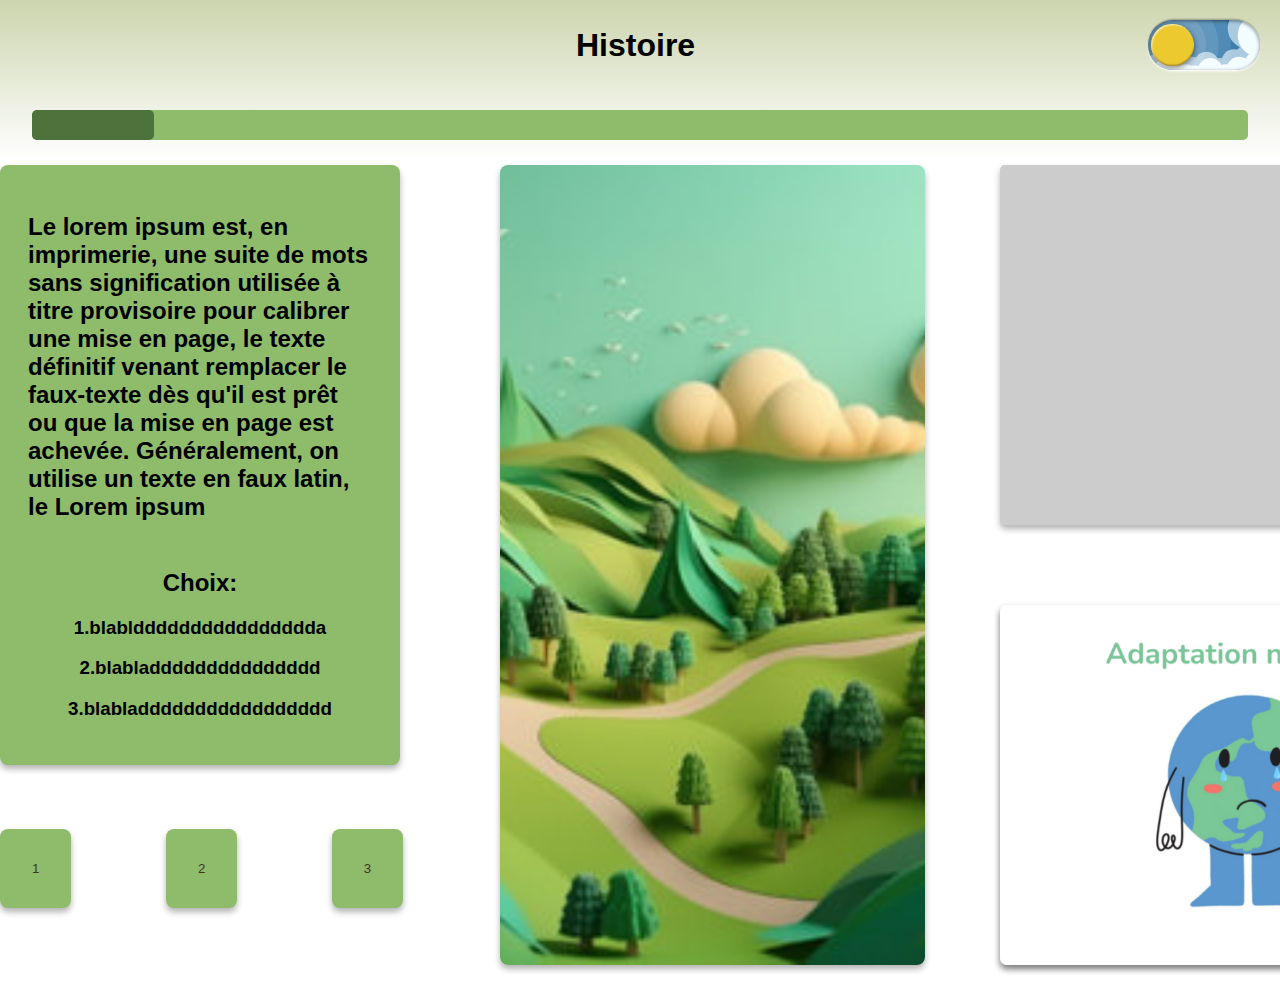
==== html/accueil.html @ d81fd473 "Images redimensionnées" ====
<!DOCTYPE html>
<html lang="fr">
<head>
    <meta charset="UTF-8">
    <meta name="viewport" content="width=device-width, initial-scale=1.0">
    <link rel="stylesheet" href="../css/accueil.css">
    <title>Project</title>
</head>
<body>

    <header>
        <div id="head" class="header-container">
        <h1 id="title"> Histoire </h1>
        <label class="theme-switch">
            <input type="checkbox" class="theme-switch__checkbox">
            <div class="theme-switch__container">
              <div class="theme-switch__clouds"></div>
              <div class="theme-switch__stars-container">
                <svg xmlns="http://www.w3.org/2000/svg" viewBox="0 0 144 55" fill="none">
                  <path fill-rule="evenodd" clip-rule="evenodd" d="M135.831 3.00688C135.055 3.85027 134.111 4.29946 133 4.35447C134.111 4.40947 135.055 4.85867 135.831 5.71123C136.607 6.55462 136.996 7.56303 136.996 8.72727C136.996 7.95722 137.172 7.25134 137.525 6.59129C137.886 5.93124 138.372 5.39954 138.98 5.00535C139.598 4.60199 140.268 4.39114 141 4.35447C139.88 4.2903 138.936 3.85027 138.16 3.00688C137.384 2.16348 136.996 1.16425 136.996 0C136.996 1.16425 136.607 2.16348 135.831 3.00688ZM31 23.3545C32.1114 23.2995 33.0551 22.8503 33.8313 22.0069C34.6075 21.1635 34.9956 20.1642 34.9956 19C34.9956 20.1642 35.3837 21.1635 36.1599 22.0069C36.9361 22.8503 37.8798 23.2903 39 23.3545C38.2679 23.3911 37.5976 23.602 36.9802 24.0053C36.3716 24.3995 35.8864 24.9312 35.5248 25.5913C35.172 26.2513 34.9956 26.9572 34.9956 27.7273C34.9956 26.563 34.6075 25.5546 33.8313 24.7112C33.0551 23.8587 32.1114 23.4095 31 23.3545ZM0 36.3545C1.11136 36.2995 2.05513 35.8503 2.83131 35.0069C3.6075 34.1635 3.99559 33.1642 3.99559 32C3.99559 33.1642 4.38368 34.1635 5.15987 35.0069C5.93605 35.8503 6.87982 36.2903 8 36.3545C7.26792 36.3911 6.59757 36.602 5.98015 37.0053C5.37155 37.3995 4.88644 37.9312 4.52481 38.5913C4.172 39.2513 3.99559 39.9572 3.99559 40.7273C3.99559 39.563 3.6075 38.5546 2.83131 37.7112C2.05513 36.8587 1.11136 36.4095 0 36.3545ZM56.8313 24.0069C56.0551 24.8503 55.1114 25.2995 54 25.3545C55.1114 25.4095 56.0551 25.8587 56.8313 26.7112C57.6075 27.5546 57.9956 28.563 57.9956 29.7273C57.9956 28.9572 58.172 28.2513 58.5248 27.5913C58.8864 26.9312 59.3716 26.3995 59.9802 26.0053C60.5976 25.602 61.2679 25.3911 62 25.3545C60.8798 25.2903 59.9361 24.8503 59.1599 24.0069C58.3837 23.1635 57.9956 22.1642 57.9956 21C57.9956 22.1642 57.6075 23.1635 56.8313 24.0069ZM81 25.3545C82.1114 25.2995 83.0551 24.8503 83.8313 24.0069C84.6075 23.1635 84.9956 22.1642 84.9956 21C84.9956 22.1642 85.3837 23.1635 86.1599 24.0069C86.9361 24.8503 87.8798 25.2903 89 25.3545C88.2679 25.3911 87.5976 25.602 86.9802 26.0053C86.3716 26.3995 85.8864 26.9312 85.5248 27.5913C85.172 28.2513 84.9956 28.9572 84.9956 29.7273C84.9956 28.563 84.6075 27.5546 83.8313 26.7112C83.0551 25.8587 82.1114 25.4095 81 25.3545ZM136 36.3545C137.111 36.2995 138.055 35.8503 138.831 35.0069C139.607 34.1635 139.996 33.1642 139.996 32C139.996 33.1642 140.384 34.1635 141.16 35.0069C141.936 35.8503 142.88 36.2903 144 36.3545C143.268 36.3911 142.598 36.602 141.98 37.0053C141.372 37.3995 140.886 37.9312 140.525 38.5913C140.172 39.2513 139.996 39.9572 139.996 40.7273C139.996 39.563 139.607 38.5546 138.831 37.7112C138.055 36.8587 137.111 36.4095 136 36.3545ZM101.831 49.0069C101.055 49.8503 100.111 50.2995 99 50.3545C100.111 50.4095 101.055 50.8587 101.831 51.7112C102.607 52.5546 102.996 53.563 102.996 54.7273C102.996 53.9572 103.172 53.2513 103.525 52.5913C103.886 51.9312 104.372 51.3995 104.98 51.0053C105.598 50.602 106.268 50.3911 107 50.3545C105.88 50.2903 104.936 49.8503 104.16 49.0069C103.384 48.1635 102.996 47.1642 102.996 46C102.996 47.1642 102.607 48.1635 101.831 49.0069Z" fill="currentColor"></path>
                </svg>
              </div>
              <div class="theme-switch__circle-container">
                <div class="theme-switch__sun-moon-container">
                  <div class="theme-switch__moon">
                    <div class="theme-switch__spot"></div>
                    <div class="theme-switch__spot"></div>
                    <div class="theme-switch__spot"></div>
                  </div>
                </div>
              </div>
            </div>
          </label>
        </div>
        <div id="progress-bar-container">
            <div id="progress-bar"></div>
        </div>
    </header>
    <div class="ALL">
        <div class="main-container">
            <div id="question-container">
                <h2 id="question-text">
                    Le lorem ipsum est, en imprimerie, une suite de mots sans signification utilisée à titre provisoire pour calibrer une mise en page, le texte définitif venant remplacer le faux-texte dès qu'il est prêt ou que la mise en page est achevée. Généralement, on utilise un texte en faux latin, le Lorem ipsum
                </h2>
                <h2 id="choix">Choix:</h2>
                <div id="answers-container">
                    <ul id="answer-List">
                        <h3 id="reponse1">1.blabldddddddddddddddda</h3>
                        <h3 id="reponse2">2.blabladdddddddddddddd</h3>
                        <h3 id="reponse3">3.blabladdddddddddddddddd </h3>
                    </ul>
                </div>
            </div>
            <div class="button-container">
                <button class="square-button" id="button1">1</button>
                <button class="square-button" id="button2">2</button>
                <button class="square-button" id="button3">3</button>
            </div>
        </div>
        <div id="image-container">
            <img id="eart-image" src="../Images.jpg" alt="eart Image">
        </div>
        <div class="square">
            <div id="first-square"></div>
            <div id="second-square">
                <img id="earth-image" src="../images/adaptationNecessaire.png" alt="eart Image">
            </div>
        </div>
    </div>
   

    <script src="../js/script.js"></script>
</body>
</html>
---- css/accueil.css ----
body{
    height: 100%;
    font-family: Arial, sans-serif;
    margin: 0; 
    background: #FFFF;
    display: flex; 
    flex-direction: column; 
}

body {
    padding:0;
    margin:0;
}

header{
    width: 100%;
    background: linear-gradient(to top, #FFFF, rgba(204, 213, 174, 1));
}

#progress-bar-container {
    width: 95%;
    height: 30px; /* Ajustez la hauteur de la barre de progression */
    margin: 20px auto;
    border-radius: 5px;
    background-color: rgba(142, 188, 106, 1);
}

#progress-bar {
    height: 100%;
    width: 0;
    background-color: rgba(77, 114, 60, 1);
    border-radius: 5px;
    transition: width 0.3s ease;
}

#title{
    margin-left: 45%;
}

#question-container{
    margin-top: 5px;
    background-color: rgba(142, 188, 106, 1);
    border-radius: 8px;
    box-shadow: 3px;
    max-width: 400px;
    height: 600px;
    box-shadow: 0px 4px 6px rgba(0, 0, 0, 0.3);
    
}
#question-text{
    text-align: left;
    padding: 7%;
}

#choix{
    text-align: center;
}

#answer-List {
    padding-left: 0; 
    list-style-type: none; 
    text-align: center; 
}

#button2{
    margin-left: 90px;
}

#button3{
    margin-left: 90px;
}

.square-button{
    margin-top: 15%;
    color: rgba(67, 53, 35, 1);
    background-color: rgba(142, 188, 106, 1);
    text-align:center ;
    border-color: transparent;
    border-radius: 8px;
    padding: 30px 30px;
    box-shadow: 0px 4px 6px rgba(0, 0, 0, 0.3);
}
.square-button:hover {
    background-color: rgba(77, 114, 60, 1);
    color:rgba(211, 173, 123, 1); /* Couleur au survol du bouton */
}
#image-container{
    margin-top: 5px;
    max-width: 800px;
    width: 500px;
    height: 800px;
    
}

.main-container{
    display: flex;
    flex-direction: column;
    max-width: 1000px;
    margin-right: 5%;
    width: 500px;
}

#eart-image {
    width: 100%; 
    height: 100%; 
    max-width: 100%;
    border-radius: 8px;
    box-shadow: 0px 4px 6px rgba(0, 0, 0, 0.3);
    object-fit: cover;
}

#earth-image {
  width: 100%; 
  height: 100%; 
  max-width: 100%;
  border-radius: 8px;
  box-shadow: 0px 4px 6px rgba(0, 0, 0, 0.3);
  object-fit: cover;
  overflow: hidden;
}
.ALL{
    display: flex;
    flex-direction: row;
    margin: 0 auto;
    margin-bottom: 20px;
}

.square{
    display: flex;
    flex-direction: column;
    margin-top: 5px;
    max-width: 800px;
    padding-left: 5%;
    width: 500px;
    height: 800px;
    

}

#first-square{
    height: 45%;
    width: 500px;
    border-radius: 5px;
    background-color:rgba(204, 204, 204, 1) ;
    box-shadow: 0px 4px 6px rgba(0, 0, 0, 0.3);
}

#second-square{
    height: 45%;
    width: 500px;
    border-radius: 5px;
    margin-top: 16%;
    box-shadow: 0px 4px 6px rgba(0, 0, 0, 0.3);
}
.header-container {
    display: flex;
    justify-content: space-between;
    align-items: center;
}


.theme-switch {
    --toggle-size: 20px;
    /* the size is adjusted using font-size,
       this is not transform scale,
       so you can choose any size */
    --container-width: 5.625em;
    --container-height: 2.5em;
    --container-radius: 6.25em;
    /* radius 0 - minecraft mode :) */
    --container-light-bg: #3D7EAE;
    --container-night-bg: #1D1F2C;
    --circle-container-diameter: 3.375em;
    --sun-moon-diameter: 2.125em;
    --sun-bg: #ECCA2F;
    --moon-bg: #C4C9D1;
    --spot-color: #959DB1;
    --circle-container-offset: calc((var(--circle-container-diameter) - var(--container-height)) / 2 * -1);
    --stars-color: #fff;
    --clouds-color: #F3FDFF;
    --back-clouds-color: #AACADF;
    --transition: .5s cubic-bezier(0, -0.02, 0.4, 1.25);
    --circle-transition: .3s cubic-bezier(0, -0.02, 0.35, 1.17);
  }
  
  .theme-switch, .theme-switch *, .theme-switch *::before, .theme-switch *::after {
    -webkit-box-sizing: border-box;
    box-sizing: border-box;
    margin: 0;
    padding: 0;
    font-size: var(--toggle-size);
  }
  
  .theme-switch__container {
    width: var(--container-width);
    height: var(--container-height);
    background-color: var(--container-light-bg);
    border-radius: var(--container-radius);
    overflow: hidden;
    cursor: pointer;
    -webkit-box-shadow: 0em -0.062em 0.062em rgba(0, 0, 0, 0.25), 0em 0.062em 0.125em rgba(255, 255, 255, 0.94);
    box-shadow: 0em -0.062em 0.062em rgba(0, 0, 0, 0.25), 0em 0.062em 0.125em rgba(255, 255, 255, 0.94);
    -webkit-transition: var(--transition);
    -o-transition: var(--transition);
    transition: var(--transition);
    position: relative;
    margin : 20px;
  }
  
  .theme-switch__container::before {
    content: "";
    position: absolute;
    z-index: 1;
    inset: 0;
    -webkit-box-shadow: 0em 0.05em 0.187em rgba(0, 0, 0, 0.25) inset, 0em 0.05em 0.187em rgba(0, 0, 0, 0.25) inset;
    box-shadow: 0em 0.05em 0.187em rgba(0, 0, 0, 0.25) inset, 0em 0.05em 0.187em rgba(0, 0, 0, 0.25) inset;
    border-radius: var(--container-radius)
  }
  
  .theme-switch__checkbox {
    display: none;
  }
  
  .theme-switch__circle-container {
    width: var(--circle-container-diameter);
    height: var(--circle-container-diameter);
    background-color: rgba(255, 255, 255, 0.1);
    position: absolute;
    left: var(--circle-container-offset);
    top: var(--circle-container-offset);
    border-radius: var(--container-radius);
    -webkit-box-shadow: inset 0 0 0 3.375em rgba(255, 255, 255, 0.1), inset 0 0 0 3.375em rgba(255, 255, 255, 0.1), 0 0 0 0.625em rgba(255, 255, 255, 0.1), 0 0 0 1.25em rgba(255, 255, 255, 0.1);
    box-shadow: inset 0 0 0 3.375em rgba(255, 255, 255, 0.1), inset 0 0 0 3.375em rgba(255, 255, 255, 0.1), 0 0 0 0.625em rgba(255, 255, 255, 0.1), 0 0 0 1.25em rgba(255, 255, 255, 0.1);
    display: -webkit-box;
    display: -ms-flexbox;
    display: flex;
    -webkit-transition: var(--circle-transition);
    -o-transition: var(--circle-transition);
    transition: var(--circle-transition);
    pointer-events: none;
  }
  
  .theme-switch__sun-moon-container {
    pointer-events: auto;
    position: relative;
    z-index: 2;
    width: var(--sun-moon-diameter);
    height: var(--sun-moon-diameter);
    margin: auto;
    border-radius: var(--container-radius);
    background-color: var(--sun-bg);
    -webkit-box-shadow: 0.062em 0.062em 0.062em 0em rgba(254, 255, 239, 0.61) inset, 0em -0.062em 0.062em 0em #a1872a inset;
    box-shadow: 0.062em 0.062em 0.062em 0em rgba(254, 255, 239, 0.61) inset, 0em -0.062em 0.062em 0em #a1872a inset;
    -webkit-filter: drop-shadow(0.062em 0.125em 0.125em rgba(0, 0, 0, 0.25)) drop-shadow(0em 0.062em 0.125em rgba(0, 0, 0, 0.25));
    filter: drop-shadow(0.062em 0.125em 0.125em rgba(0, 0, 0, 0.25)) drop-shadow(0em 0.062em 0.125em rgba(0, 0, 0, 0.25));
    overflow: hidden;
    -webkit-transition: var(--transition);
    -o-transition: var(--transition);
    transition: var(--transition);
  }
  
  .theme-switch__moon {
    -webkit-transform: translateX(100%);
    -ms-transform: translateX(100%);
    transform: translateX(100%);
    width: 100%;
    height: 100%;
    background-color: var(--moon-bg);
    border-radius: inherit;
    -webkit-box-shadow: 0.062em 0.062em 0.062em 0em rgba(254, 255, 239, 0.61) inset, 0em -0.062em 0.062em 0em #969696 inset;
    box-shadow: 0.062em 0.062em 0.062em 0em rgba(254, 255, 239, 0.61) inset, 0em -0.062em 0.062em 0em #969696 inset;
    -webkit-transition: var(--transition);
    -o-transition: var(--transition);
    transition: var(--transition);
    position: relative;
  }
  
  .theme-switch__spot {
    position: absolute;
    top: 0.75em;
    left: 0.312em;
    width: 0.75em;
    height: 0.75em;
    border-radius: var(--container-radius);
    background-color: var(--spot-color);
    -webkit-box-shadow: 0em 0.0312em 0.062em rgba(0, 0, 0, 0.25) inset;
    box-shadow: 0em 0.0312em 0.062em rgba(0, 0, 0, 0.25) inset;
  }
  
  .theme-switch__spot:nth-of-type(2) {
    width: 0.375em;
    height: 0.375em;
    top: 0.937em;
    left: 1.375em;
  }
  
  .theme-switch__spot:nth-last-of-type(3) {
    width: 0.25em;
    height: 0.25em;
    top: 0.312em;
    left: 0.812em;
  }
  
  .theme-switch__clouds {
    width: 1.25em;
    height: 1.25em;
    background-color: var(--clouds-color);
    border-radius: var(--container-radius);
    position: absolute;
    bottom: -0.625em;
    left: 0.312em;
    -webkit-box-shadow: 0.937em 0.312em var(--clouds-color), -0.312em -0.312em var(--back-clouds-color), 1.437em 0.375em var(--clouds-color), 0.5em -0.125em var(--back-clouds-color), 2.187em 0 var(--clouds-color), 1.25em -0.062em var(--back-clouds-color), 2.937em 0.312em var(--clouds-color), 2em -0.312em var(--back-clouds-color), 3.625em -0.062em var(--clouds-color), 2.625em 0em var(--back-clouds-color), 4.5em -0.312em var(--clouds-color), 3.375em -0.437em var(--back-clouds-color), 4.625em -1.75em 0 0.437em var(--clouds-color), 4em -0.625em var(--back-clouds-color), 4.125em -2.125em 0 0.437em var(--back-clouds-color);
    box-shadow: 0.937em 0.312em var(--clouds-color), -0.312em -0.312em var(--back-clouds-color), 1.437em 0.375em var(--clouds-color), 0.5em -0.125em var(--back-clouds-color), 2.187em 0 var(--clouds-color), 1.25em -0.062em var(--back-clouds-color), 2.937em 0.312em var(--clouds-color), 2em -0.312em var(--back-clouds-color), 3.625em -0.062em var(--clouds-color), 2.625em 0em var(--back-clouds-color), 4.5em -0.312em var(--clouds-color), 3.375em -0.437em var(--back-clouds-color), 4.625em -1.75em 0 0.437em var(--clouds-color), 4em -0.625em var(--back-clouds-color), 4.125em -2.125em 0 0.437em var(--back-clouds-color);
    -webkit-transition: 0.5s cubic-bezier(0, -0.02, 0.4, 1.25);
    -o-transition: 0.5s cubic-bezier(0, -0.02, 0.4, 1.25);
    transition: 0.5s cubic-bezier(0, -0.02, 0.4, 1.25);
  }
  
  .theme-switch__stars-container {
    position: absolute;
    color: var(--stars-color);
    top: -100%;
    left: 0.312em;
    width: 2.75em;
    height: auto;
    -webkit-transition: var(--transition);
    -o-transition: var(--transition);
    transition: var(--transition);
  }
  
  /* actions */
  
  .theme-switch__checkbox:checked + .theme-switch__container {
    background-color: var(--container-night-bg);
  }
  
  .theme-switch__checkbox:checked + .theme-switch__container .theme-switch__circle-container {
    left: calc(100% - var(--circle-container-offset) - var(--circle-container-diameter));
  }
  
  .theme-switch__checkbox:checked + .theme-switch__container .theme-switch__circle-container:hover {
    left: calc(100% - var(--circle-container-offset) - var(--circle-container-diameter) - 0.187em)
  }
  
  .theme-switch__circle-container:hover {
    left: calc(var(--circle-container-offset) + 0.187em);
  }
  
  .theme-switch__checkbox:checked + .theme-switch__container .theme-switch__moon {
    -webkit-transform: translate(0);
    -ms-transform: translate(0);
    transform: translate(0);
  }
  
  .theme-switch__checkbox:checked + .theme-switch__container .theme-switch__clouds {
    bottom: -4.062em;
  }
  
  .theme-switch__checkbox:checked + .theme-switch__container .theme-switch__stars-container {
    top: 50%;
    -webkit-transform: translateY(-50%);
    -ms-transform: translateY(-50%);
    transform: translateY(-50%);
  }
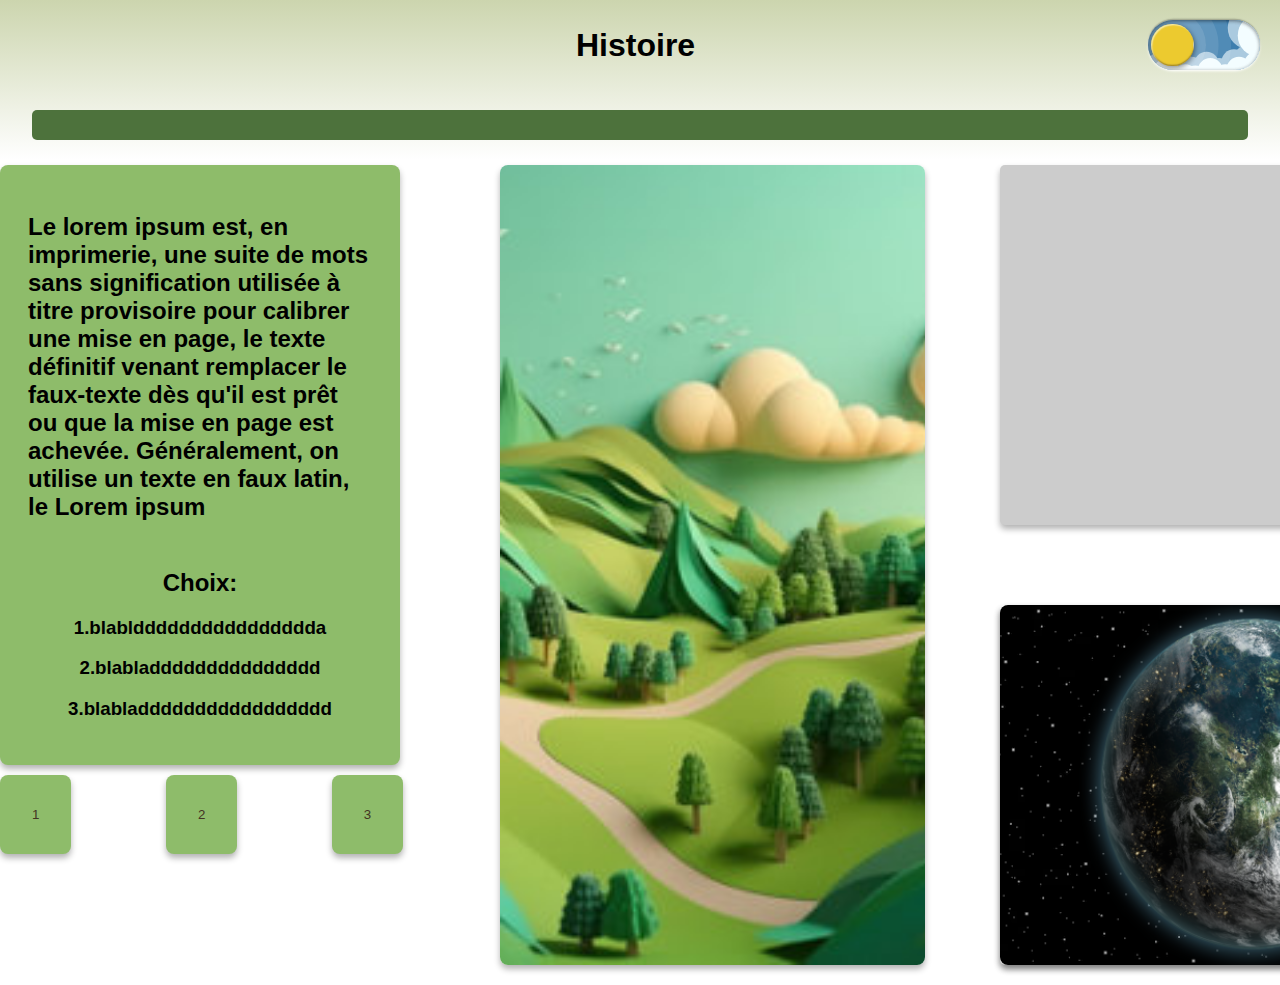
==== commit b74f3614: "Merge branch 'main' of https://github.com/userwan777/Nuit-de-l-Info-2023" ====
--- a/html/accueil.html
+++ b/html/accueil.html
@@ -6,9 +6,9 @@
     <link rel="stylesheet" href="../css/accueil.css">
     <title>Project</title>
 </head>
-<body>
+<body class="light-theme">
 
-    <header>
+    <header class="header">
         <div id="head" class="header-container">
         <h1 id="title"> Histoire </h1>
         <label class="theme-switch">
@@ -63,7 +63,7 @@
         <div class="square">
             <div id="first-square"></div>
             <div id="second-square">
-                <img id="earth-image" src="../images/adaptationNecessaire.png" alt="eart Image">
+                <img id="eart-image" src="../eart.png" alt="eart Image">
             </div>
         </div>
     </div>
--- a/css/accueil.css
+++ b/css/accueil.css
@@ -3,36 +3,43 @@
     height: 100%;
     font-family: Arial, sans-serif;
     margin: 0; 
-    background: #FFFF;
     display: flex; 
     flex-direction: column; 
 }
-
 body {
     padding:0;
     margin:0;
-}
-
+  }
 header{
     width: 100%;
     background: linear-gradient(to top, #FFFF, rgba(204, 213, 174, 1));
 }
-
 #progress-bar-container {
     width: 95%;
     height: 30px; /* Ajustez la hauteur de la barre de progression */
     margin: 20px auto;
     border-radius: 5px;
-    background-color: rgba(142, 188, 106, 1);
-}
-
+}
+
+
+
+
+
+.light-theme #progress-bar{
+    background-color: rgba(77, 114, 60, 1);
+}
+.dark-theme #progress-bar{
+    background-color:rgba(100, 124, 219, 1);
+}
 #progress-bar {
     height: 100%;
     width: 0;
-    background-color: rgba(77, 114, 60, 1);
     border-radius: 5px;
     transition: width 0.3s ease;
 }
+
+
+
 
 #title{
     margin-left: 45%;
@@ -72,7 +79,7 @@
 }
 
 .square-button{
-    margin-top: 15%;
+    margin-top: 10px;
     color: rgba(67, 53, 35, 1);
     background-color: rgba(142, 188, 106, 1);
     text-align:center ;
@@ -108,16 +115,6 @@
     border-radius: 8px;
     box-shadow: 0px 4px 6px rgba(0, 0, 0, 0.3);
     object-fit: cover;
-}
-
-#earth-image {
-  width: 100%; 
-  height: 100%; 
-  max-width: 100%;
-  border-radius: 8px;
-  box-shadow: 0px 4px 6px rgba(0, 0, 0, 0.3);
-  object-fit: cover;
-  overflow: hidden;
 }
 .ALL{
     display: flex;
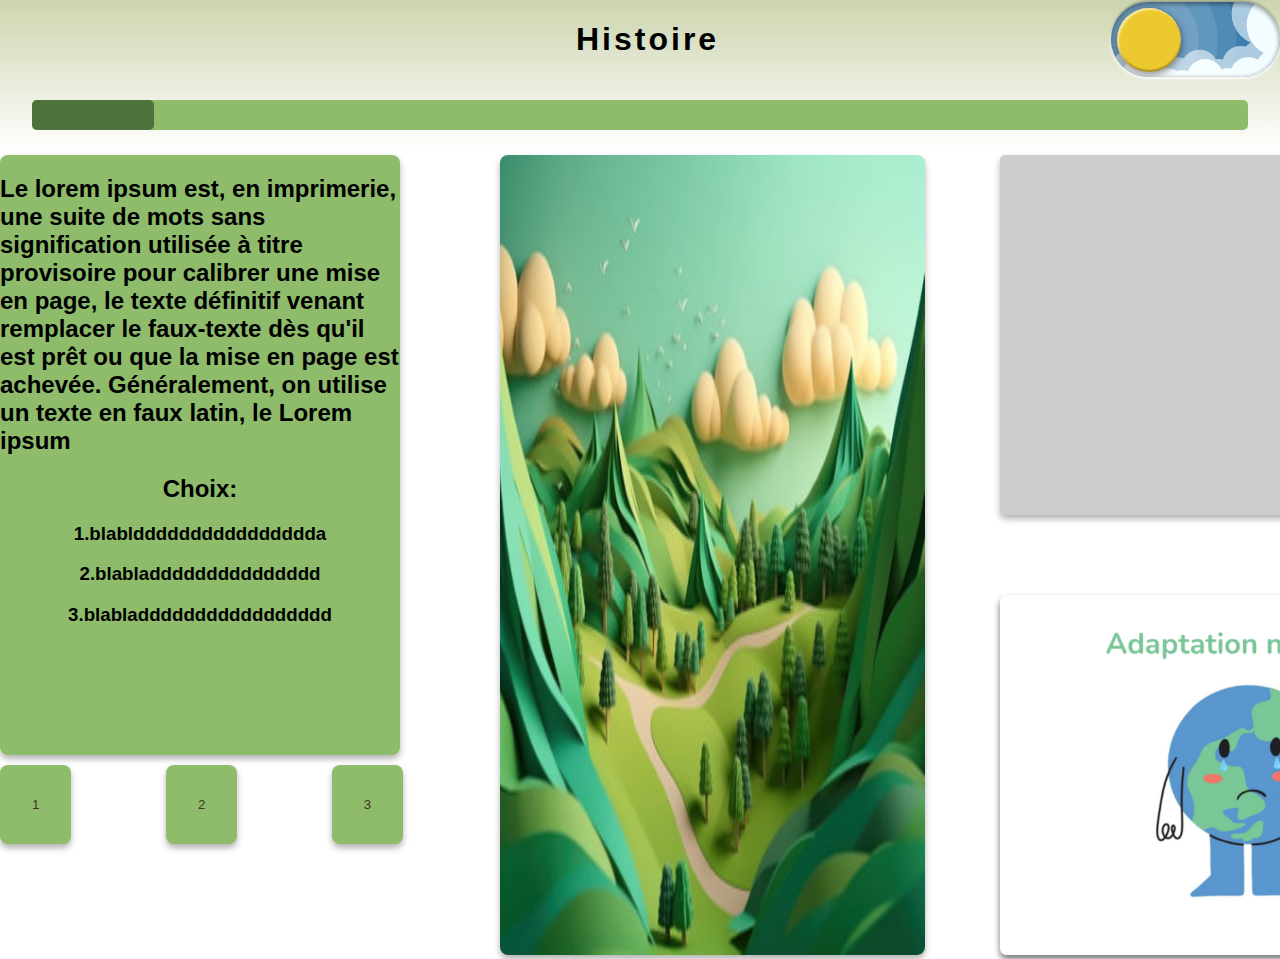
==== commit 4a4962d0: "Merge branch 'main' of https://github.com/userwan777/Nuit-de-l-Info-2023" ====
--- a/html/accueil.html
+++ b/html/accueil.html
@@ -63,7 +63,7 @@
         <div class="square">
             <div id="first-square"></div>
             <div id="second-square">
-                <img id="eart-image" src="../eart.png" alt="eart Image">
+                <img id="earth-image" src="../images/adaptationNecessaire.png" alt="eart Image">
             </div>
         </div>
     </div>
--- a/css/accueil.css
+++ b/css/accueil.css
@@ -6,14 +6,42 @@
     display: flex; 
     flex-direction: column; 
 }
+.light-theme {
+    background-color: #FFFF;/
+  }
+  
+  /* Styles pour le thème sombre */
+  .dark-theme {
+    background-color: rgba(18, 21, 38, 1);
+
+  }
+  
+ 
+
+
 body {
     padding:0;
     margin:0;
   }
-header{
+  .light-theme .header{
+    background: linear-gradient(to top, #FFFF, rgba(204, 213, 174, 1));
+  }
+  .dark-theme .header{
+    background: linear-gradient(to top, rgba(18, 21, 38, 1), rgba(1, 1, 2, 1));
+  }
+.header{
     width: 100%;
-    background: linear-gradient(to top, #FFFF, rgba(204, 213, 174, 1));
-}
+    
+}
+
+.light-theme #progress-bar-container{
+    background-color: rgba(142, 188, 106, 1);
+}
+
+.dark-theme #progress-bar-container{
+    background-color: rgba(30, 224, 151, 1);
+}
+
 #progress-bar-container {
     width: 95%;
     height: 30px; /* Ajustez la hauteur de la barre de progression */
@@ -40,14 +68,18 @@
 
 
 
-
+.dark-theme #title{
+    color: #fff;
+}
 #title{
     margin-left: 45%;
+    letter-spacing: 3px;
+    font-family: Verdana, Geneva, Tahoma, sans-serif;
 }
 
 #question-container{
     margin-top: 5px;
-    background-color: rgba(142, 188, 106, 1);
+
     border-radius: 8px;
     box-shadow: 3px;
     max-width: 400px;
@@ -55,21 +87,23 @@
     box-shadow: 0px 4px 6px rgba(0, 0, 0, 0.3);
     
 }
+.light-theme #question-container{   
+     background-color: rgba(142, 188, 106, 1);
+    }
+.dark-theme #question-container{
+    background-color:rgba(217, 217, 217, 0.38)
+}
 #question-text{
     text-align: left;
-    padding: 7%;
-}
-
+}
 #choix{
     text-align: center;
 }
-
 #answer-List {
     padding-left: 0; 
     list-style-type: none; 
     text-align: center; 
 }
-
 #button2{
     margin-left: 90px;
 }
@@ -77,20 +111,28 @@
 #button3{
     margin-left: 90px;
 }
-
 .square-button{
     margin-top: 10px;
-    color: rgba(67, 53, 35, 1);
-    background-color: rgba(142, 188, 106, 1);
     text-align:center ;
     border-color: transparent;
     border-radius: 8px;
     padding: 30px 30px;
     box-shadow: 0px 4px 6px rgba(0, 0, 0, 0.3);
 }
-.square-button:hover {
+.light-theme .square-button {
+    background-color: rgba(142, 188, 106, 1);
+    color: rgba(67, 53, 35, 1);
+}
+.dark-theme .square-button {
+    background: linear-gradient(to top, rgba(97, 128, 216, 2), rgba(28, 228, 149, 2));
+    color: #FFF;
+}
+.light-theme .square-button:hover {
     background-color: rgba(77, 114, 60, 1);
     color:rgba(211, 173, 123, 1); /* Couleur au survol du bouton */
+}
+.dark-theme .square-button:hover {
+    background: rgba(15, 116, 77, 1);
 }
 #image-container{
     margin-top: 5px;
@@ -114,13 +156,22 @@
     max-width: 100%;
     border-radius: 8px;
     box-shadow: 0px 4px 6px rgba(0, 0, 0, 0.3);
-    object-fit: cover;
+}
+
+#earth-image {
+  width: 100%; 
+  height: 100%; 
+  max-width: 100%;
+  border-radius: 8px;
+  box-shadow: 0px 4px 6px rgba(0, 0, 0, 0.3);
+  object-fit: cover;
+  overflow: hidden;
 }
 .ALL{
     display: flex;
     flex-direction: row;
     margin: 0 auto;
-    margin-bottom: 20px;
+    
 }
 
 .square{
@@ -135,11 +186,17 @@
 
 }
 
+.light-theme #first-square{
+    background-color:rgba(204, 204, 204, 1) ;
+}
+.dark-theme #first-square{
+    background-color: #1D1F2C;
+}
 #first-square{
     height: 45%;
     width: 500px;
     border-radius: 5px;
-    background-color:rgba(204, 204, 204, 1) ;
+    
     box-shadow: 0px 4px 6px rgba(0, 0, 0, 0.3);
 }
 
@@ -158,7 +215,7 @@
 
 
 .theme-switch {
-    --toggle-size: 20px;
+    --toggle-size: 30px;
     /* the size is adjusted using font-size,
        this is not transform scale,
        so you can choose any size */
@@ -202,7 +259,6 @@
     -o-transition: var(--transition);
     transition: var(--transition);
     position: relative;
-    margin : 20px;
   }
   
   .theme-switch__container::before {
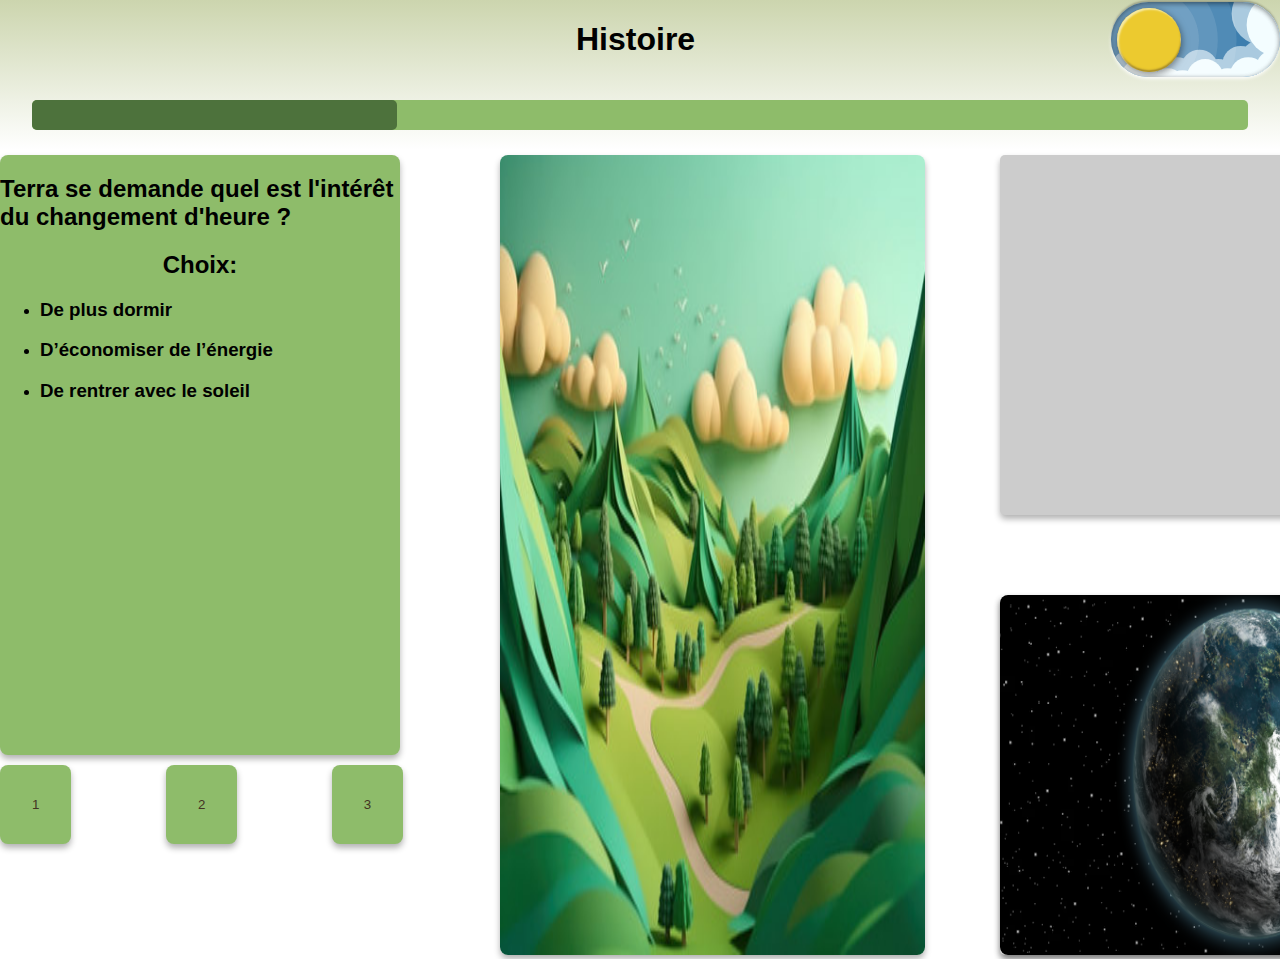
==== commit 7023548a: "Intégration JSON" ====
--- a/html/accueil.html
+++ b/html/accueil.html
@@ -6,9 +6,9 @@
     <link rel="stylesheet" href="../css/accueil.css">
     <title>Project</title>
 </head>
-<body class="light-theme">
+<body>
 
-    <header class="header">
+    <header>
         <div id="head" class="header-container">
         <h1 id="title"> Histoire </h1>
         <label class="theme-switch">
@@ -39,31 +39,29 @@
     <div class="ALL">
         <div class="main-container">
             <div id="question-container">
-                <h2 id="question-text">
-                    Le lorem ipsum est, en imprimerie, une suite de mots sans signification utilisée à titre provisoire pour calibrer une mise en page, le texte définitif venant remplacer le faux-texte dès qu'il est prêt ou que la mise en page est achevée. Généralement, on utilise un texte en faux latin, le Lorem ipsum
-                </h2>
+                <h2 id="question-text"></h2>
                 <h2 id="choix">Choix:</h2>
                 <div id="answers-container">
-                    <ul id="answer-List">
-                        <h3 id="reponse1">1.blabldddddddddddddddda</h3>
-                        <h3 id="reponse2">2.blabladdddddddddddddd</h3>
-                        <h3 id="reponse3">3.blabladdddddddddddddddd </h3>
+                    <ul id="answers-list">
+                        <li id="answer1"></li>
+                        <li id="answer2"></li>
+                        <li id="answer3"></li>
                     </ul>
                 </div>
             </div>
-            <div class="button-container">
+            <div id="button-container">
                 <button class="square-button" id="button1">1</button>
                 <button class="square-button" id="button2">2</button>
                 <button class="square-button" id="button3">3</button>
             </div>
         </div>
         <div id="image-container">
-            <img id="eart-image" src="../Images.jpg" alt="eart Image">
+            <img id="earth-image" src="../Images.jpg" alt="earth Image">
         </div>
         <div class="square">
             <div id="first-square"></div>
             <div id="second-square">
-                <img id="earth-image" src="../images/adaptationNecessaire.png" alt="eart Image">
+                <img id="earth-image" src="../earth.png" alt="earth Image">
             </div>
         </div>
     </div>
--- a/css/accueil.css
+++ b/css/accueil.css
@@ -3,43 +3,19 @@
     height: 100%;
     font-family: Arial, sans-serif;
     margin: 0; 
+    background: #FFFF;
     display: flex; 
     flex-direction: column; 
 }
-.light-theme {
-    background-color: #FFFF;/
-  }
-  
-  /* Styles pour le thème sombre */
-  .dark-theme {
-    background-color: rgba(18, 21, 38, 1);
-
-  }
-  
- 
-
 
 body {
     padding:0;
     margin:0;
-  }
-  .light-theme .header{
+}
+
+header{
+    width: 100%;
     background: linear-gradient(to top, #FFFF, rgba(204, 213, 174, 1));
-  }
-  .dark-theme .header{
-    background: linear-gradient(to top, rgba(18, 21, 38, 1), rgba(1, 1, 2, 1));
-  }
-.header{
-    width: 100%;
-    
-}
-
-.light-theme #progress-bar-container{
-    background-color: rgba(142, 188, 106, 1);
-}
-
-.dark-theme #progress-bar-container{
-    background-color: rgba(30, 224, 151, 1);
 }
 
 #progress-bar-container {
@@ -47,39 +23,24 @@
     height: 30px; /* Ajustez la hauteur de la barre de progression */
     margin: 20px auto;
     border-radius: 5px;
-}
-
-
-
-
-
-.light-theme #progress-bar{
-    background-color: rgba(77, 114, 60, 1);
-}
-.dark-theme #progress-bar{
-    background-color:rgba(100, 124, 219, 1);
-}
+    background-color: rgba(142, 188, 106, 1);
+}
+
 #progress-bar {
     height: 100%;
     width: 0;
+    background-color: rgba(77, 114, 60, 1);
     border-radius: 5px;
     transition: width 0.3s ease;
 }
 
-
-
-.dark-theme #title{
-    color: #fff;
-}
 #title{
     margin-left: 45%;
-    letter-spacing: 3px;
-    font-family: Verdana, Geneva, Tahoma, sans-serif;
 }
 
 #question-container{
     margin-top: 5px;
-
+    background-color: rgba(142, 188, 106, 1);
     border-radius: 8px;
     box-shadow: 3px;
     max-width: 400px;
@@ -87,23 +48,20 @@
     box-shadow: 0px 4px 6px rgba(0, 0, 0, 0.3);
     
 }
-.light-theme #question-container{   
-     background-color: rgba(142, 188, 106, 1);
-    }
-.dark-theme #question-container{
-    background-color:rgba(217, 217, 217, 0.38)
-}
 #question-text{
     text-align: left;
 }
+
 #choix{
     text-align: center;
 }
+
 #answer-List {
     padding-left: 0; 
     list-style-type: none; 
     text-align: center; 
 }
+
 #button2{
     margin-left: 90px;
 }
@@ -111,28 +69,20 @@
 #button3{
     margin-left: 90px;
 }
+
 .square-button{
     margin-top: 10px;
+    color: rgba(67, 53, 35, 1);
+    background-color: rgba(142, 188, 106, 1);
     text-align:center ;
     border-color: transparent;
     border-radius: 8px;
     padding: 30px 30px;
     box-shadow: 0px 4px 6px rgba(0, 0, 0, 0.3);
 }
-.light-theme .square-button {
-    background-color: rgba(142, 188, 106, 1);
-    color: rgba(67, 53, 35, 1);
-}
-.dark-theme .square-button {
-    background: linear-gradient(to top, rgba(97, 128, 216, 2), rgba(28, 228, 149, 2));
-    color: #FFF;
-}
-.light-theme .square-button:hover {
+.square-button:hover {
     background-color: rgba(77, 114, 60, 1);
     color:rgba(211, 173, 123, 1); /* Couleur au survol du bouton */
-}
-.dark-theme .square-button:hover {
-    background: rgba(15, 116, 77, 1);
 }
 #image-container{
     margin-top: 5px;
@@ -150,23 +100,13 @@
     width: 500px;
 }
 
-#eart-image {
+#earth-image {
     width: 100%; 
     height: 100%; 
     max-width: 100%;
     border-radius: 8px;
     box-shadow: 0px 4px 6px rgba(0, 0, 0, 0.3);
 }
-
-#earth-image {
-  width: 100%; 
-  height: 100%; 
-  max-width: 100%;
-  border-radius: 8px;
-  box-shadow: 0px 4px 6px rgba(0, 0, 0, 0.3);
-  object-fit: cover;
-  overflow: hidden;
-}
 .ALL{
     display: flex;
     flex-direction: row;
@@ -186,17 +126,11 @@
 
 }
 
-.light-theme #first-square{
-    background-color:rgba(204, 204, 204, 1) ;
-}
-.dark-theme #first-square{
-    background-color: #1D1F2C;
-}
 #first-square{
     height: 45%;
     width: 500px;
     border-radius: 5px;
-    
+    background-color:rgba(204, 204, 204, 1) ;
     box-shadow: 0px 4px 6px rgba(0, 0, 0, 0.3);
 }
 
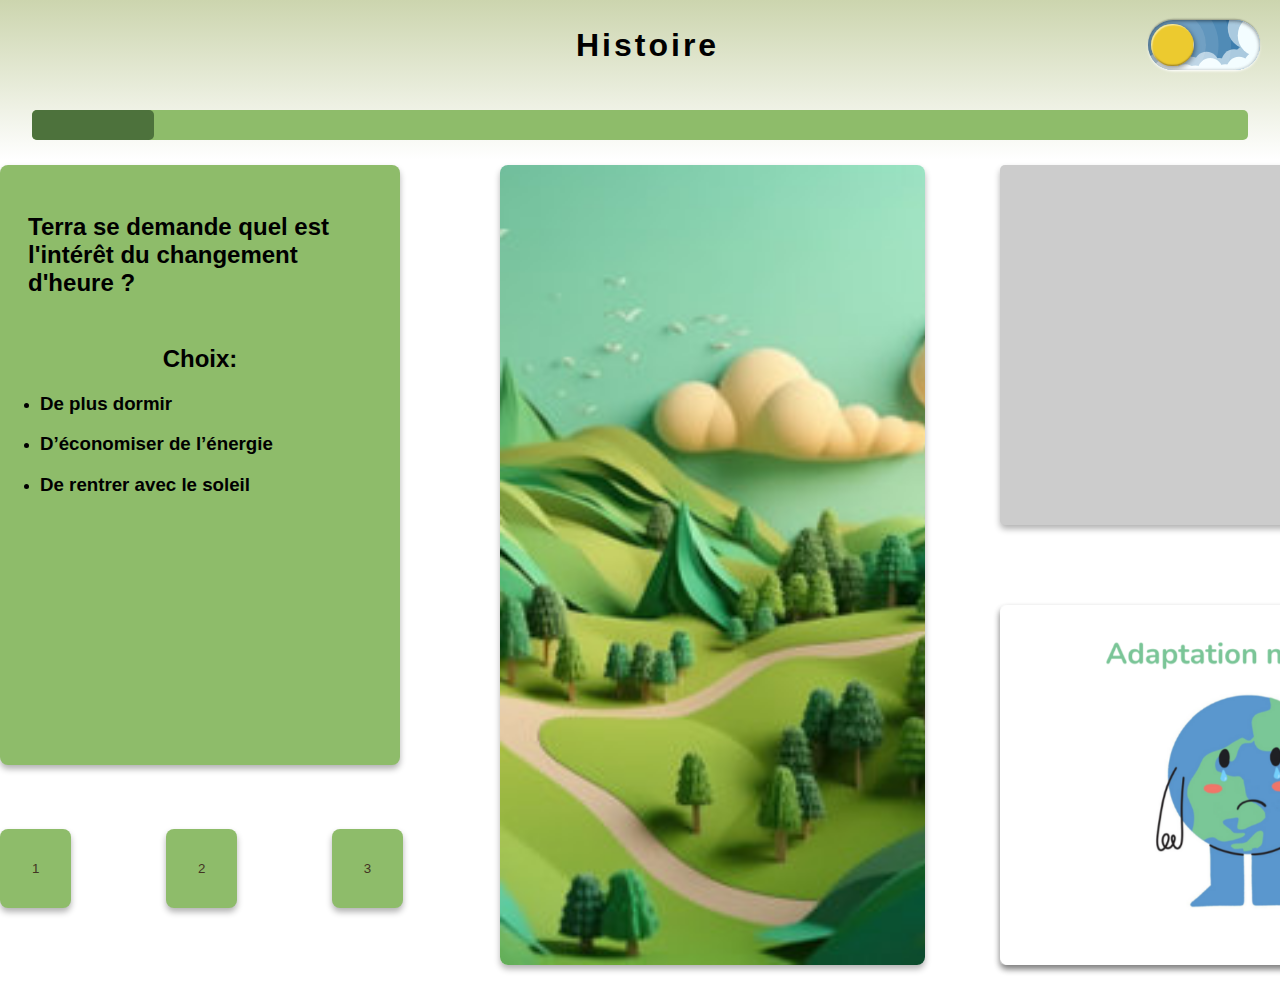
==== commit 59153aef: "Merge branch 'main' of https://github.com/userwan777/Nuit-de-l-Info-2023" ====
--- a/html/accueil.html
+++ b/html/accueil.html
@@ -6,9 +6,9 @@
     <link rel="stylesheet" href="../css/accueil.css">
     <title>Project</title>
 </head>
-<body>
+<body class="light-theme">
 
-    <header>
+    <header class="header">
         <div id="head" class="header-container">
         <h1 id="title"> Histoire </h1>
         <label class="theme-switch">
@@ -61,7 +61,7 @@
         <div class="square">
             <div id="first-square"></div>
             <div id="second-square">
-                <img id="earth-image" src="../earth.png" alt="earth Image">
+                <img id="earth-image" src="../images/adaptationNecessaire.png" alt="eart Image">
             </div>
         </div>
     </div>
--- a/css/accueil.css
+++ b/css/accueil.css
@@ -3,19 +3,43 @@
     height: 100%;
     font-family: Arial, sans-serif;
     margin: 0; 
-    background: #FFFF;
     display: flex; 
     flex-direction: column; 
 }
+.light-theme {
+    background-color: #FFFF;/
+  }
+  
+  /* Styles pour le thème sombre */
+  .dark-theme {
+    background-color: rgba(18, 21, 38, 1);
+
+  }
+  
+ 
+
 
 body {
     padding:0;
     margin:0;
-}
-
-header{
+  }
+  .light-theme .header{
+    background: linear-gradient(to top, #FFFF, rgba(204, 213, 174, 1));
+  }
+  .dark-theme .header{
+    background: linear-gradient(to top, rgba(18, 21, 38, 1), rgba(1, 1, 2, 1));
+  }
+.header{
     width: 100%;
-    background: linear-gradient(to top, #FFFF, rgba(204, 213, 174, 1));
+    
+}
+
+.light-theme #progress-bar-container{
+    background-color: rgba(142, 188, 106, 1);
+}
+
+.dark-theme #progress-bar-container{
+    background-color: rgba(30, 224, 151, 1);
 }
 
 #progress-bar-container {
@@ -23,24 +47,39 @@
     height: 30px; /* Ajustez la hauteur de la barre de progression */
     margin: 20px auto;
     border-radius: 5px;
-    background-color: rgba(142, 188, 106, 1);
-}
-
+}
+
+
+
+
+
+.light-theme #progress-bar{
+    background-color: rgba(77, 114, 60, 1);
+}
+.dark-theme #progress-bar{
+    background-color:rgba(100, 124, 219, 1);
+}
 #progress-bar {
     height: 100%;
     width: 0;
-    background-color: rgba(77, 114, 60, 1);
     border-radius: 5px;
     transition: width 0.3s ease;
 }
 
+
+
+.dark-theme #title{
+    color: #fff;
+}
 #title{
     margin-left: 45%;
+    letter-spacing: 3px;
+    font-family: Verdana, Geneva, Tahoma, sans-serif;
 }
 
 #question-container{
     margin-top: 5px;
-    background-color: rgba(142, 188, 106, 1);
+
     border-radius: 8px;
     box-shadow: 3px;
     max-width: 400px;
@@ -48,20 +87,24 @@
     box-shadow: 0px 4px 6px rgba(0, 0, 0, 0.3);
     
 }
+.light-theme #question-container{   
+     background-color: rgba(142, 188, 106, 1);
+    }
+.dark-theme #question-container{
+    background-color:rgba(217, 217, 217, 0.38)
+}
 #question-text{
     text-align: left;
-}
-
+    padding: 7%;
+}
 #choix{
     text-align: center;
 }
-
 #answer-List {
     padding-left: 0; 
     list-style-type: none; 
     text-align: center; 
 }
-
 #button2{
     margin-left: 90px;
 }
@@ -69,20 +112,31 @@
 #button3{
     margin-left: 90px;
 }
-
 .square-button{
-    margin-top: 10px;
-    color: rgba(67, 53, 35, 1);
-    background-color: rgba(142, 188, 106, 1);
+    margin-top: 15%;
     text-align:center ;
     border-color: transparent;
     border-radius: 8px;
     padding: 30px 30px;
     box-shadow: 0px 4px 6px rgba(0, 0, 0, 0.3);
-}
-.square-button:hover {
+    object-fit: cover;
+}
+.light-theme .square-button {
+    background-color: rgba(142, 188, 106, 1);
+    color: rgba(67, 53, 35, 1);
+}
+.dark-theme .square-button {
+    background: linear-gradient(to top, rgba(97, 128, 216, 2), rgba(28, 228, 149, 2));
+    color: #FFF;
+}
+.light-theme .square-button:hover {
     background-color: rgba(77, 114, 60, 1);
+    cursor: pointer;
     color:rgba(211, 173, 123, 1); /* Couleur au survol du bouton */
+}
+.dark-theme .square-button:hover {
+    background: rgba(15, 116, 77, 1);
+    cursor: pointer;
 }
 #image-container{
     margin-top: 5px;
@@ -106,12 +160,23 @@
     max-width: 100%;
     border-radius: 8px;
     box-shadow: 0px 4px 6px rgba(0, 0, 0, 0.3);
+    object-fit: cover;
+}
+
+#earth-image {
+  width: 100%; 
+  height: 100%; 
+  max-width: 100%;
+  border-radius: 8px;
+  box-shadow: 0px 4px 6px rgba(0, 0, 0, 0.3);
+  object-fit: cover;
+  overflow: hidden;
 }
 .ALL{
     display: flex;
     flex-direction: row;
     margin: 0 auto;
-    
+    margin-bottom: 20px;
 }
 
 .square{
@@ -126,11 +191,17 @@
 
 }
 
+.light-theme #first-square{
+    background-color:rgba(204, 204, 204, 1) ;
+}
+.dark-theme #first-square{
+    background-color: #1D1F2C;
+}
 #first-square{
     height: 45%;
     width: 500px;
     border-radius: 5px;
-    background-color:rgba(204, 204, 204, 1) ;
+    
     box-shadow: 0px 4px 6px rgba(0, 0, 0, 0.3);
 }
 
@@ -149,7 +220,7 @@
 
 
 .theme-switch {
-    --toggle-size: 30px;
+    --toggle-size: 20px;
     /* the size is adjusted using font-size,
        this is not transform scale,
        so you can choose any size */
@@ -170,6 +241,7 @@
     --back-clouds-color: #AACADF;
     --transition: .5s cubic-bezier(0, -0.02, 0.4, 1.25);
     --circle-transition: .3s cubic-bezier(0, -0.02, 0.35, 1.17);
+
   }
   
   .theme-switch, .theme-switch *, .theme-switch *::before, .theme-switch *::after {
@@ -193,6 +265,7 @@
     -o-transition: var(--transition);
     transition: var(--transition);
     position: relative;
+    margin : 20px;
   }
   
   .theme-switch__container::before {
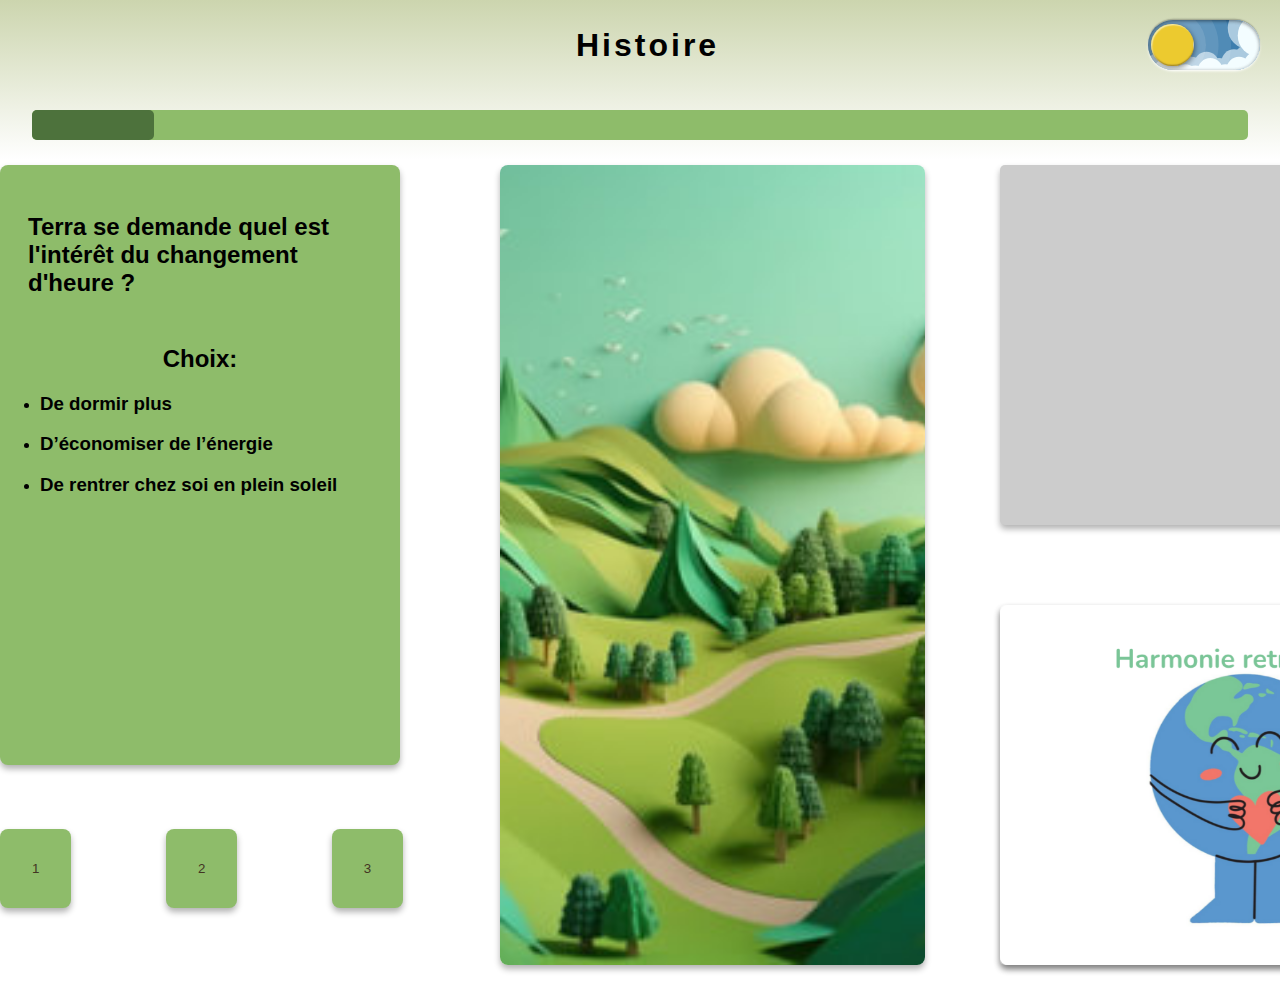
==== commit b131f462: "Score" ====
--- a/html/accueil.html
+++ b/html/accueil.html
@@ -56,12 +56,12 @@
             </div>
         </div>
         <div id="image-container">
-            <img id="earth-image" src="../Images.jpg" alt="earth Image">
+            <img class="images" id="earth-image" src="../Images.jpg" alt="earth image">
         </div>
         <div class="square">
             <div id="first-square"></div>
             <div id="second-square">
-                <img id="earth-image" src="../images/adaptationNecessaire.png" alt="eart Image">
+                <img class="images" id="planet-image" src="../images/harmonie_retrouvee.png" alt="planet image">
             </div>
         </div>
     </div>
--- a/css/accueil.css
+++ b/css/accueil.css
@@ -143,7 +143,6 @@
     max-width: 800px;
     width: 500px;
     height: 800px;
-    
 }
 
 .main-container{
@@ -154,24 +153,15 @@
     width: 500px;
 }
 
-#earth-image {
-    width: 100%; 
-    height: 100%; 
-    max-width: 100%;
-    border-radius: 8px;
-    box-shadow: 0px 4px 6px rgba(0, 0, 0, 0.3);
-    object-fit: cover;
-}
-
-#earth-image {
+.images {
   width: 100%; 
   height: 100%; 
   max-width: 100%;
   border-radius: 8px;
   box-shadow: 0px 4px 6px rgba(0, 0, 0, 0.3);
   object-fit: cover;
-  overflow: hidden;
-}
+}
+
 .ALL{
     display: flex;
     flex-direction: row;
@@ -187,8 +177,6 @@
     padding-left: 5%;
     width: 500px;
     height: 800px;
-    
-
 }
 
 .light-theme #first-square{
@@ -212,6 +200,16 @@
     margin-top: 16%;
     box-shadow: 0px 4px 6px rgba(0, 0, 0, 0.3);
 }
+
+#planet-image{
+  width: 100%; 
+  height: 100%; 
+  max-width: 100%;
+  border-radius: 8px;
+  box-shadow: 0px 4px 6px rgba(0, 0, 0, 0.3);
+  object-fit: cover;
+}
+
 .header-container {
     display: flex;
     justify-content: space-between;
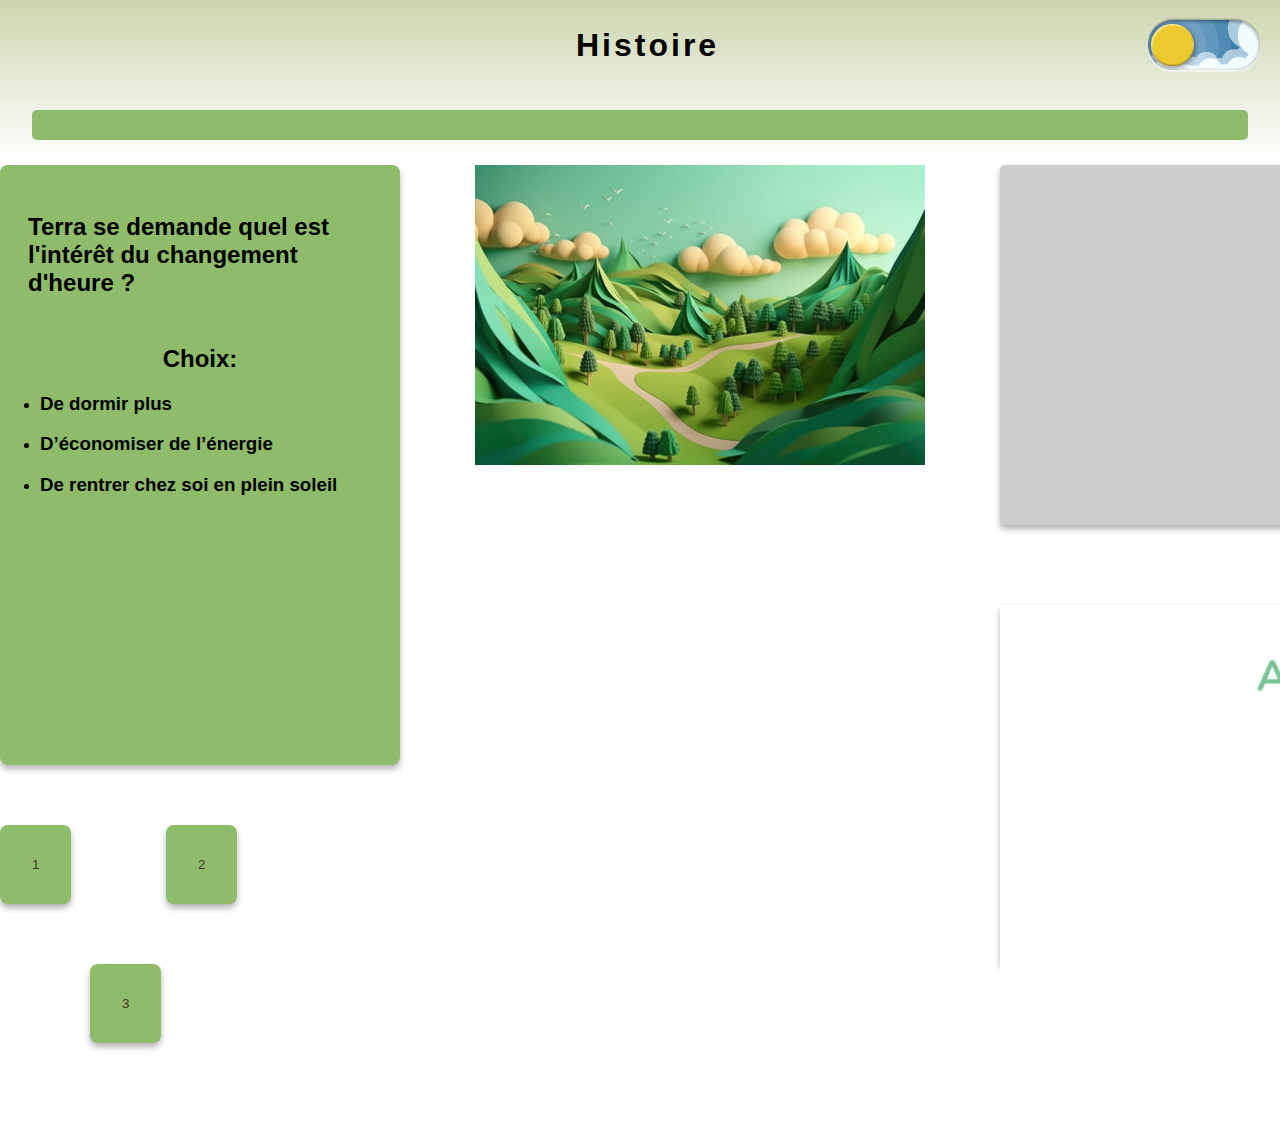
==== commit 13213e78: "last commit" ====
--- a/html/accueil.html
+++ b/html/accueil.html
@@ -56,17 +56,18 @@
             </div>
         </div>
         <div id="image-container">
-            <img class="images" id="earth-image" src="../Images.jpg" alt="earth image">
+            <img id="earth-image" src="../Images.jpg" alt="earth Image">
         </div>
         <div class="square">
             <div id="first-square"></div>
             <div id="second-square">
-                <img class="images" id="planet-image" src="../images/harmonie_retrouvee.png" alt="planet image">
+                <img id="earth-image" src="../images/adaptationNecessaire.png" alt="eart Image">
             </div>
         </div>
     </div>
    
 
     <script src="../js/script.js"></script>
+    <script src="../js/konamiCode.js"></script>
 </body>
 </html>--- a/css/accueil.css
+++ b/css/accueil.css
@@ -61,7 +61,7 @@
 }
 #progress-bar {
     height: 100%;
-    width: 0;
+    width: 0%;
     border-radius: 5px;
     transition: width 0.3s ease;
 }
@@ -79,7 +79,6 @@
 
 #question-container{
     margin-top: 5px;
-
     border-radius: 8px;
     box-shadow: 3px;
     max-width: 400px;
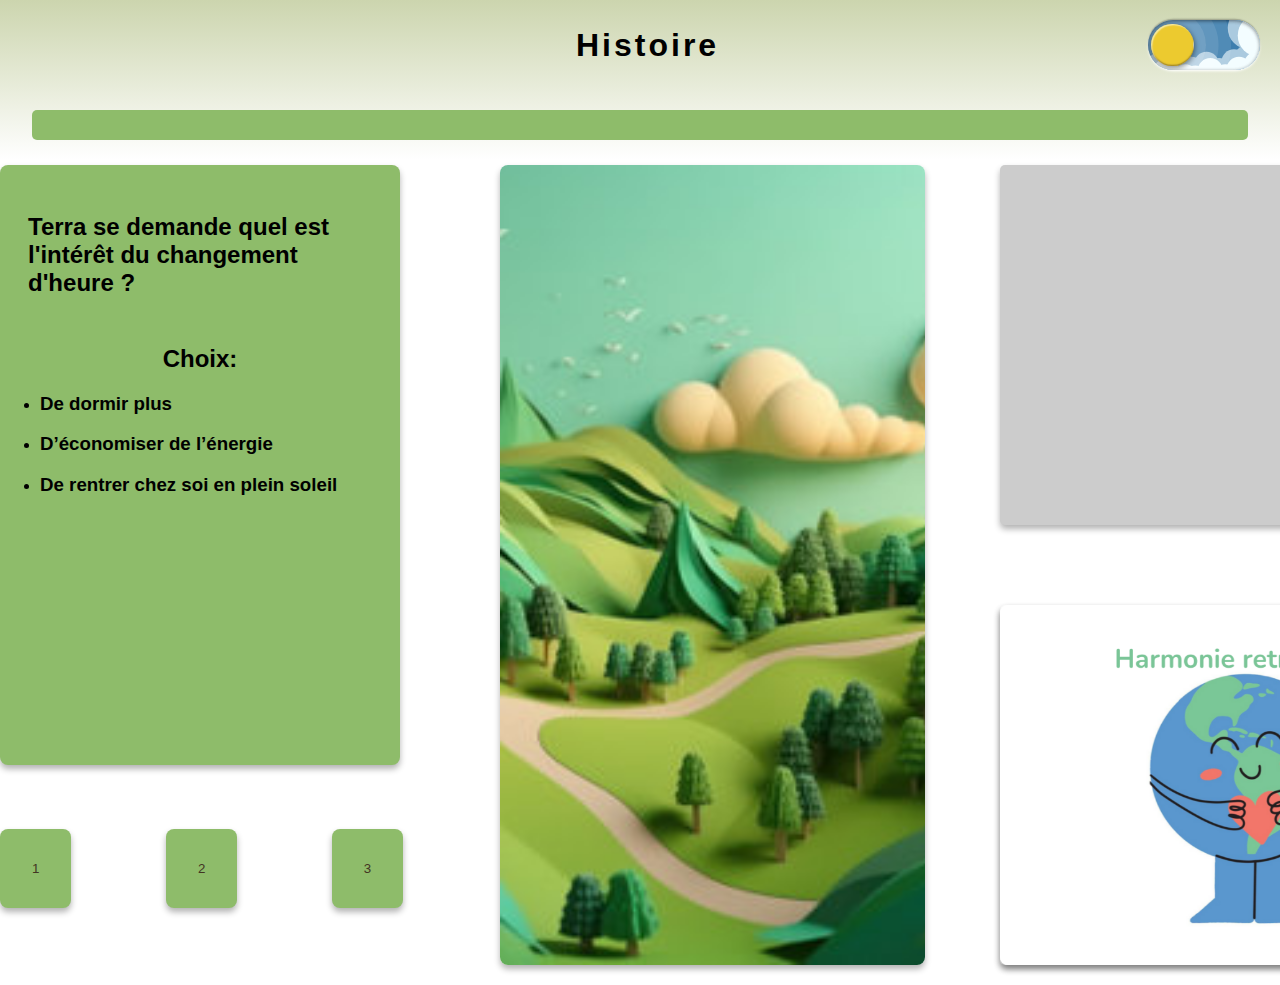
==== commit 7bf4feef: "Merge branch 'main' of https://github.com/userwan777/Nuit-de-l-Info-2023 into main" ====
--- a/html/accueil.html
+++ b/html/accueil.html
@@ -56,12 +56,12 @@
             </div>
         </div>
         <div id="image-container">
-            <img id="earth-image" src="../Images.jpg" alt="earth Image">
+            <img class="images" id="earth-image" src="../Images.jpg" alt="earth image">
         </div>
         <div class="square">
             <div id="first-square"></div>
             <div id="second-square">
-                <img id="earth-image" src="../images/adaptationNecessaire.png" alt="eart Image">
+                <img class="images" id="planet-image" src="../images/harmonie_retrouvee.png" alt="planet image">
             </div>
         </div>
     </div>
